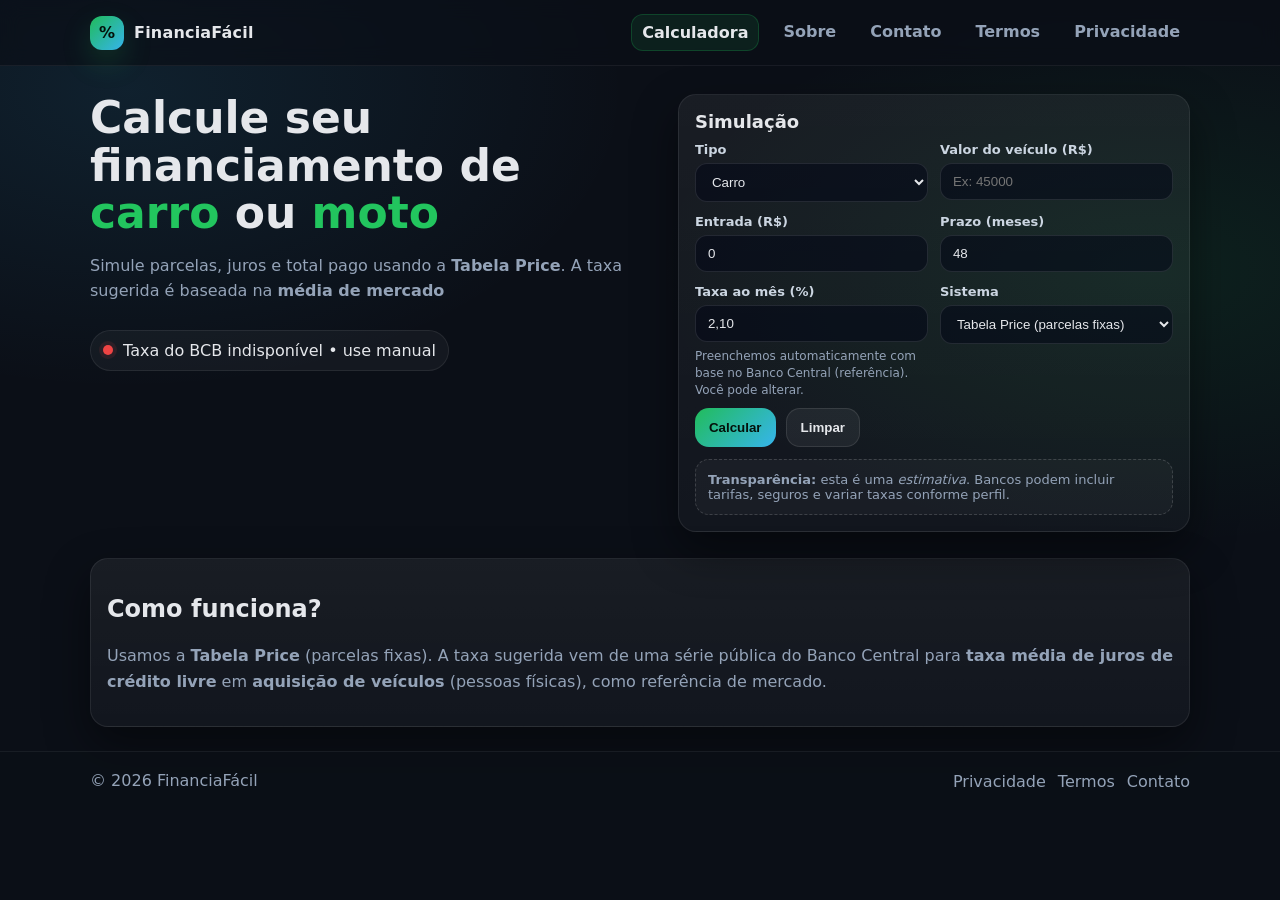
==== index.html @ 654cd6fd "Update index.html" ====
<!doctype html>
<html lang="pt-BR">
<head>
  <meta name="theme-color" content="#0b0f17">
  <meta charset="utf-8" />
  <meta name="viewport" content="width=device-width, initial-scale=1" />
  <meta name="google-site-verification" content="uMFLZ5_YwA0Ni_332-UxMT5int2ogVtcDnnO4d9DNf4" />
  <title>Calculadora de Financiamento de Veículo (Carro e Moto)</title>
  <meta name="description" content="Calcule parcelas, juros e total pago em financiamentos de carro e moto. Taxa média baseada em dados do Banco Central (referência de mercado)." />
  
  <!-- Google AdSense -->
  <script async src="https://pagead2.googlesyndication.com/pagead/js/adsbygoogle.js?client=ca-pub-4010199617654074"
     crossorigin="anonymous"></script>
  
  <link rel="stylesheet" href="style.css" />
</head>
<body>
  <header class="topbar">
    <div class="container topbar__inner">
      <a class="brand" href="index.html">
        <span class="brand__logo">%</span>
        <span class="brand__name">FinanciaFácil</span>
      </a>

      <nav class="nav">
        <a href="index.html" class="nav__link nav__link--active">Calculadora</a>
        <a href="sobre.html" class="nav__link">Sobre</a>
        <a href="contato.html" class="nav__link">Contato</a>
        <a href="termos.html" class="nav__link">Termos</a>
        <a href="privacidade.html" class="nav__link">Privacidade</a>
      </nav>
    </div>
  </header>

  <main class="container">
    <section class="hero">
      <div class="hero__text">
        <h1>Calcule seu financiamento de <span class="accent">carro</span> ou <span class="accent">moto</span></h1>
        <p class="muted">
          Simule parcelas, juros e total pago usando a <strong>Tabela Price</strong>.
          A taxa sugerida é baseada na <strong>média de mercado</strong para PF (aquisição de veículos) publicada pelo Banco Central.
        </p>

        <div class="pill">
          <span class="dot" id="rateDot" aria-hidden="true"></span>
          <span id="rateStatus">Carregando taxa média (BCB)…</span>
        </div>
      </div>

      <div class="hero__card">
        <div class="card">
          <h2 class="card__title">Simulação</h2>

          <form id="calcForm" class="form" autocomplete="off">
            <div class="grid">
              <label class="field">
                <span>Tipo</span>
                <select id="tipo" required>
                  <option value="carro">Carro</option>
                  <option value="moto">Moto</option>
                </select>
              </label>

              <label class="field">
                <span>Valor do veículo (R$)</span>
                <input id="valorVeiculo" inputmode="decimal" placeholder="Ex: 45000" required />
              </label>

              <label class="field">
                <span>Entrada (R$)</span>
                <input id="entrada" inputmode="decimal" placeholder="Ex: 5000" value="0" />
              </label>

              <label class="field">
                <span>Prazo (meses)</span>
                <input id="prazo" inputmode="numeric" placeholder="Ex: 48" value="48" required />
              </label>

              <label class="field">
                <span>Taxa ao mês (%)</span>
                <input id="taxaMes" inputmode="decimal" placeholder="Ex: 2.10" required />
                <small class="help">
                  Preenchemos automaticamente com base no Banco Central (referência). Você pode alterar.
                </small>
              </label>

              <label class="field">
                <span>Sistema</span>
                <select id="sistema" required>
                  <option value="price">Tabela Price (parcelas fixas)</option>
                </select>
              </label>
            </div>

            <div class="actions">
              <button class="btn" type="submit">Calcular</button>
              <button class="btn btn--ghost" type="button" id="btnLimpar">Limpar</button>
            </div>

            <div class="note">
              <strong>Transparência:</strong> esta é uma <em>estimativa</em>. Bancos podem incluir tarifas, seguros e variar taxas conforme perfil.
            </div>
          </form>
        </div>

        <div class="card" id="resultadoCard" hidden>
          <h2 class="card__title">Resultado</h2>

          <div class="kpis">
            <div class="kpi">
              <span class="kpi__label">Parcela estimada</span>
              <span class="kpi__value" id="kpiParcela">—</span>
            </div>
            <div class="kpi">
              <span class="kpi__label">Total pago</span>
              <span class="kpi__value" id="kpiTotal">—</span>
            </div>
            <div class="kpi">
              <span class="kpi__label">Juros pagos</span>
              <span class="kpi__value" id="kpiJuros">—</span>
            </div>
          </div>

          <details class="details">
            <summary>Ver detalhes do cálculo</summary>
            <div class="details__body">
              <p class="muted" id="detalhesTexto">—</p>
              <div class="tableWrap">
                <table class="table" id="tabela">
                  <thead>
                    <tr>
                      <th>Mês</th>
                      <th>Parcela</th>
                      <th>Juros</th>
                      <th>Amortização</th>
                      <th>Saldo</th>
                    </tr>
                  </thead>
                  <tbody></tbody>
                </table>
              </div>
            </div>
          </details>
        </div>
      </div>
    </section>

    <section class="content">
      <div class="card">
        <h2>Como funciona?</h2>
        <p class="muted">
          Usamos a <strong>Tabela Price</strong> (parcelas fixas). A taxa sugerida vem de uma série pública do Banco Central para
          <strong>taxa média de juros de crédito livre</strong> em <strong>aquisição de veículos</strong> (pessoas físicas),
          como referência de mercado.
        </p>
      </div>
    </section>
  </main>

  <footer class="footer">
    <div class="container footer__inner">
      <span class="muted">© <span id="year"></span> FinanciaFácil</span>
      <div class="footer__links">
        <a href="privacidade.html">Privacidade</a>
        <a href="termos.html">Termos</a>
        <a href="contato.html">Contato</a>
      </div>
    </div>
  </footer>

  <script src="app.js"></script>
</body>
</html>
---- style.css ----
:root{
  --bg:#0b0f17;
  --card:#111827;
  --muted:#94a3b8;
  --text:#e5e7eb;
  --line:#1f2937;
  --accent:#22c55e;
  --accent2:#38bdf8;
  --danger:#ef4444;
  --shadow: 0 18px 45px rgba(0,0,0,.45);
}

*{box-sizing:border-box}
html,body{height:100%}
body{
  margin:0;
  font-family: ui-sans-serif, system-ui, -apple-system, Segoe UI, Roboto, Helvetica, Arial;
  background: radial-gradient(1000px 600px at 10% 10%, rgba(56,189,248,.10), transparent 50%),
              radial-gradient(900px 500px at 90% 30%, rgba(34,197,94,.10), transparent 55%),
              var(--bg);
  color:var(--text);
}

a{color:inherit; text-decoration:none}
.container{width:min(1100px, 92%); margin:0 auto}

.topbar{
  position:sticky; top:0; z-index:10;
  backdrop-filter: blur(10px);
  background: rgba(11,15,23,.70);
  border-bottom:1px solid rgba(255,255,255,.06);
}
.topbar__inner{
  display:flex; align-items:center; justify-content:space-between;
  padding:14px 0;
}
.brand{display:flex; gap:10px; align-items:center}
.brand__logo{
  display:grid; place-items:center;
  width:34px; height:34px; border-radius:12px;
  background: linear-gradient(135deg, rgba(34,197,94,.95), rgba(56,189,248,.95));
  color:#04110a; font-weight:900;
  box-shadow: 0 12px 30px rgba(34,197,94,.20);
}
.brand__name{font-weight:800; letter-spacing:.2px}
.nav{display:flex; gap:14px; flex-wrap:wrap; justify-content:flex-end}
.nav__link{
  color:var(--muted);
  font-weight:600;
  padding:8px 10px;
  border-radius:12px;
}
.nav__link:hover{background: rgba(255,255,255,.06); color:var(--text)}
.nav__link--active{background: rgba(34,197,94,.10); color: var(--text); border:1px solid rgba(34,197,94,.22)}

.hero{
  display:grid;
  grid-template-columns: 1.05fr .95fr;
  gap:22px;
  padding:28px 0 18px;
  align-items:start;
}
.hero__text h1{
  margin:0 0 10px;
  font-size: clamp(28px, 3.5vw, 44px);
  line-height:1.08;
}
.accent{color: var(--accent)}
.muted{color: var(--muted); line-height:1.6}
.pill{
  display:inline-flex; align-items:center; gap:10px;
  padding:10px 12px;
  border-radius:999px;
  border:1px solid rgba(255,255,255,.08);
  background: rgba(255,255,255,.04);
  margin-top:10px;
}
.dot{
  width:10px; height:10px; border-radius:50%;
  background: var(--danger);
  box-shadow: 0 0 0 4px rgba(239,68,68,.10);
}

.hero__card{display:grid; gap:14px}

.card{
  background: linear-gradient(180deg, rgba(255,255,255,.06), rgba(255,255,255,.03));
  border: 1px solid rgba(255,255,255,.08);
  border-radius: 18px;
  padding: 16px;
  box-shadow: var(--shadow);
}
.card__title{margin:0 0 10px; font-size:18px}

.form .grid{
  display:grid;
  grid-template-columns: 1fr 1fr;
  gap:12px;
}
.field{display:flex; flex-direction:column; gap:6px}
.field span{font-weight:700; font-size:13px; color: #cbd5e1}
input, select{
  width:100%;
  padding:10px 12px;
  border-radius:12px;
  border:1px solid rgba(255,255,255,.10);
  background: rgba(2,6,23,.55);
  color: var(--text);
  outline:none;
}
input:focus, select:focus{border-color: rgba(56,189,248,.55); box-shadow: 0 0 0 4px rgba(56,189,248,.10)}
.help{color: var(--muted); font-size:12px; line-height:1.4}

.actions{display:flex; gap:10px; margin-top:10px}
.btn{
  appearance:none; border:none; cursor:pointer;
  padding:11px 14px;
  border-radius:14px;
  font-weight:800;
  color:#04110a;
  background: linear-gradient(135deg, rgba(34,197,94,.95), rgba(56,189,248,.95));
}
.btn:hover{filter:brightness(1.03)}
.btn--ghost{
  background: rgba(255,255,255,.06);
  color: var(--text);
  border:1px solid rgba(255,255,255,.10);
}
.note{
  margin-top:12px;
  padding:12px;
  border-radius:14px;
  border:1px dashed rgba(255,255,255,.16);
  background: rgba(255,255,255,.03);
  color: var(--muted);
  font-size:13px;
}

.kpis{
  display:grid;
  grid-template-columns: 1fr 1fr 1fr;
  gap:10px;
}
.kpi{
  border-radius:14px;
  border:1px solid rgba(255,255,255,.08);
  background: rgba(255,255,255,.03);
  padding:12px;
}
.kpi__label{display:block; color:var(--muted); font-size:12px; margin-bottom:6px}
.kpi__value{font-size:18px; font-weight:900}

.details{margin-top:12px}
.details summary{cursor:pointer; font-weight:800}
.details__body{margin-top:10px}
.tableWrap{overflow:auto; border-radius:14px; border:1px solid rgba(255,255,255,.08)}
.table{width:100%; border-collapse:collapse; min-width:680px}
.table th,.table td{padding:10px 10px; border-bottom:1px solid rgba(255,255,255,.06); text-align:right}
.table th:first-child,.table td:first-child{text-align:left}
.table thead th{position:sticky; top:0; background: rgba(11,15,23,.95)}

.content{padding:8px 0 24px}

.footer{
  border-top: 1px solid rgba(255,255,255,.06);
  background: rgba(11,15,23,.60);
}
.footer__inner{
  display:flex; justify-content:space-between; align-items:center;
  padding:16px 0;
  gap:10px; flex-wrap:wrap;
}
.footer__links{display:flex; gap:12px}
.footer__links a{color: var(--muted)}
.footer__links a:hover{color: var(--text)}

@media (max-width: 900px){
  .hero{grid-template-columns: 1fr}
  .form .grid{grid-template-columns: 1fr}
  .kpis{grid-template-columns:1fr}
}
/* =========================
   Mobile polish (celular)
   ========================= */

@media (max-width: 600px){
  .topbar__inner{
    gap: 12px;
    flex-direction: column;
    align-items: flex-start;
  }

  .nav{
    width: 100%;
    justify-content: flex-start;
    gap: 10px;
  }

  .nav__link{
    padding: 10px 12px;
    border: 1px solid rgba(255,255,255,.08);
    background: rgba(255,255,255,.03);
  }

  .hero{
    padding: 18px 0 12px;
    gap: 14px;
  }

  .hero__text h1{
    font-size: 28px;
    line-height: 1.15;
  }

  .pill{
    width: 100%;
    justify-content: center;
    text-align: center;
  }

  .card{
    padding: 14px;
    border-radius: 16px;
  }

  .actions{
    flex-direction: column;
  }

  .btn{
    width: 100%;
  }

  .tableWrap{
    -webkit-overflow-scrolling: touch;
  }

  .table{
    min-width: 760px; /* dá espaço e força scroll horizontal */
  }
}
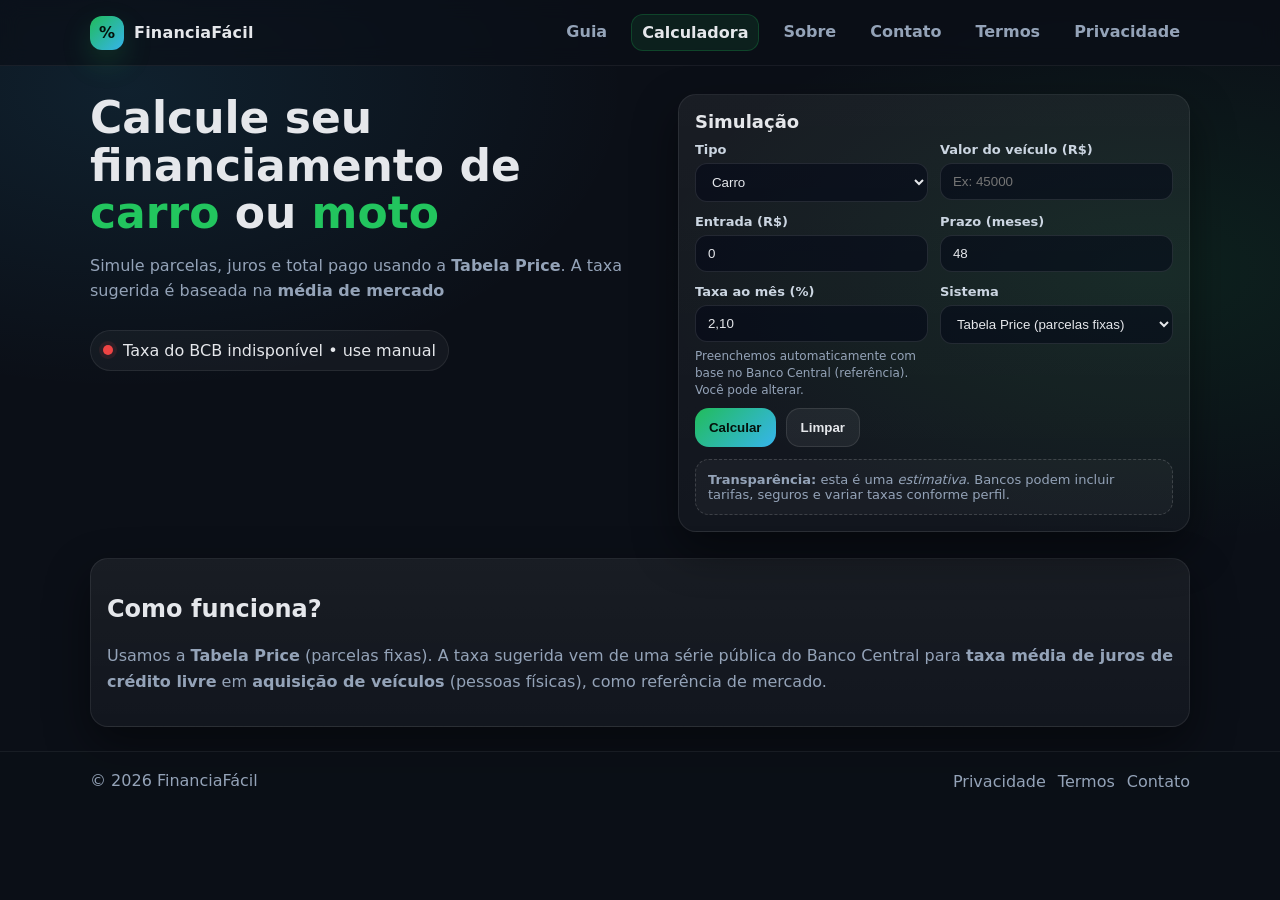
==== commit d71172db: "Update index.html" ====
--- a/index.html
+++ b/index.html
@@ -5,13 +5,11 @@
   <meta charset="utf-8" />
   <meta name="viewport" content="width=device-width, initial-scale=1" />
   <meta name="google-site-verification" content="uMFLZ5_YwA0Ni_332-UxMT5int2ogVtcDnnO4d9DNf4" />
-  <title>Calculadora de Financiamento de Veículo (Carro e Moto)</title>
-  <meta name="description" content="Calcule parcelas, juros e total pago em financiamentos de carro e moto. Taxa média baseada em dados do Banco Central (referência de mercado)." />
-  
   <!-- Google AdSense -->
   <script async src="https://pagead2.googlesyndication.com/pagead/js/adsbygoogle.js?client=ca-pub-4010199617654074"
      crossorigin="anonymous"></script>
-  
+  <title>Calculadora de Financiamento de Veículo (Carro e Moto)</title>
+  <meta name="description" content="Calcule parcelas, juros e total pago em financiamentos de carro e moto. Taxa média baseada em dados do Banco Central (referência de mercado)." />
   <link rel="stylesheet" href="style.css" />
 </head>
 <body>
@@ -23,6 +21,7 @@
       </a>
 
       <nav class="nav">
+        <a href="guia-financiamento.html" class="nav__link">Guia</a>
         <a href="index.html" class="nav__link nav__link--active">Calculadora</a>
         <a href="sobre.html" class="nav__link">Sobre</a>
         <a href="contato.html" class="nav__link">Contato</a>
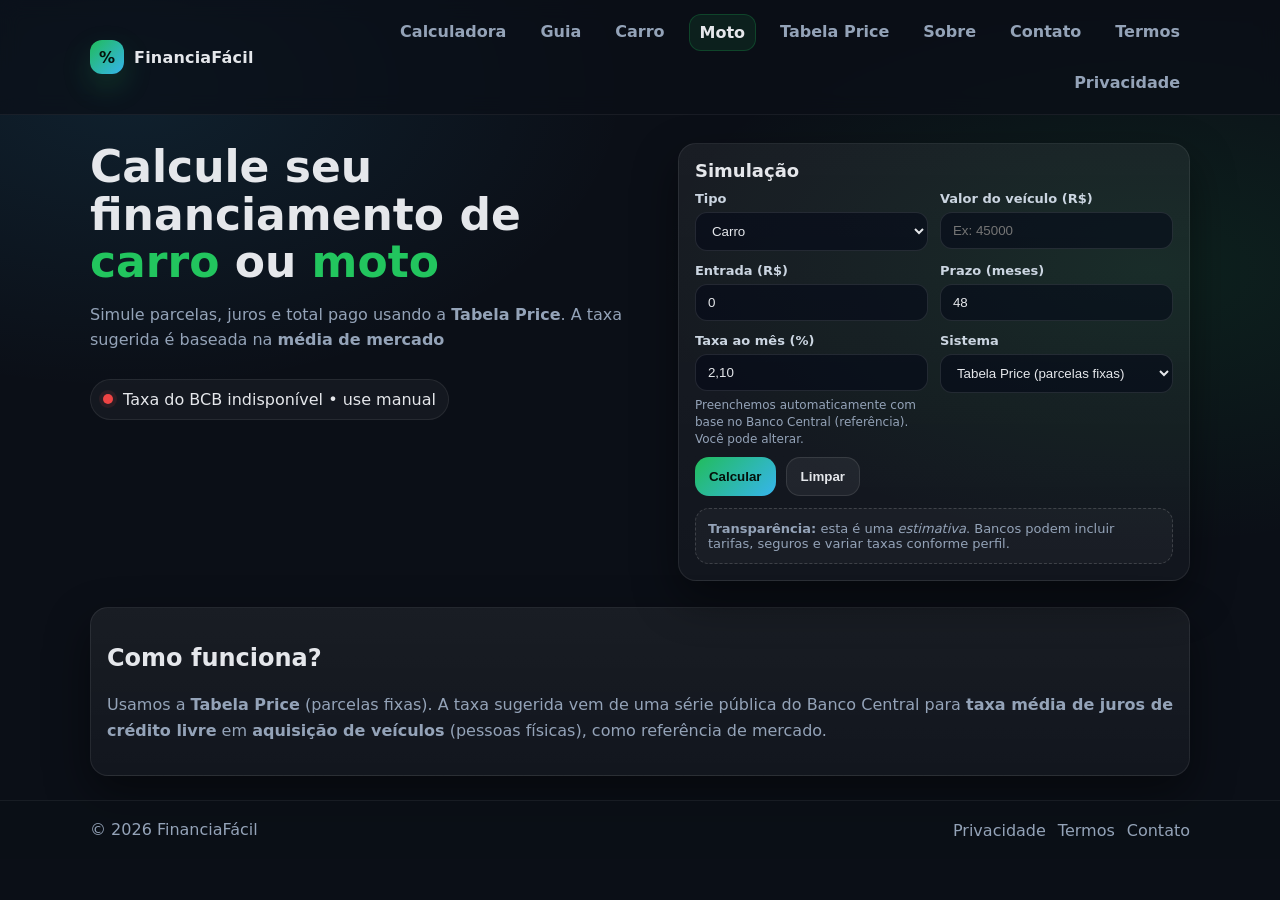
==== commit ed8a8486: "Update index.html" ====
--- a/index.html
+++ b/index.html
@@ -21,8 +21,11 @@
       </a>
 
       <nav class="nav">
+        <a href="index.html" class="nav__link">Calculadora</a>
         <a href="guia-financiamento.html" class="nav__link">Guia</a>
-        <a href="index.html" class="nav__link nav__link--active">Calculadora</a>
+        <a href="financiamento-carro.html" class="nav__link">Carro</a>
+        <a href="financiamento-moto.html" class="nav__link nav__link--active">Moto</a>
+        <a href="tabela-price.html" class="nav__link">Tabela Price</a>
         <a href="sobre.html" class="nav__link">Sobre</a>
         <a href="contato.html" class="nav__link">Contato</a>
         <a href="termos.html" class="nav__link">Termos</a>
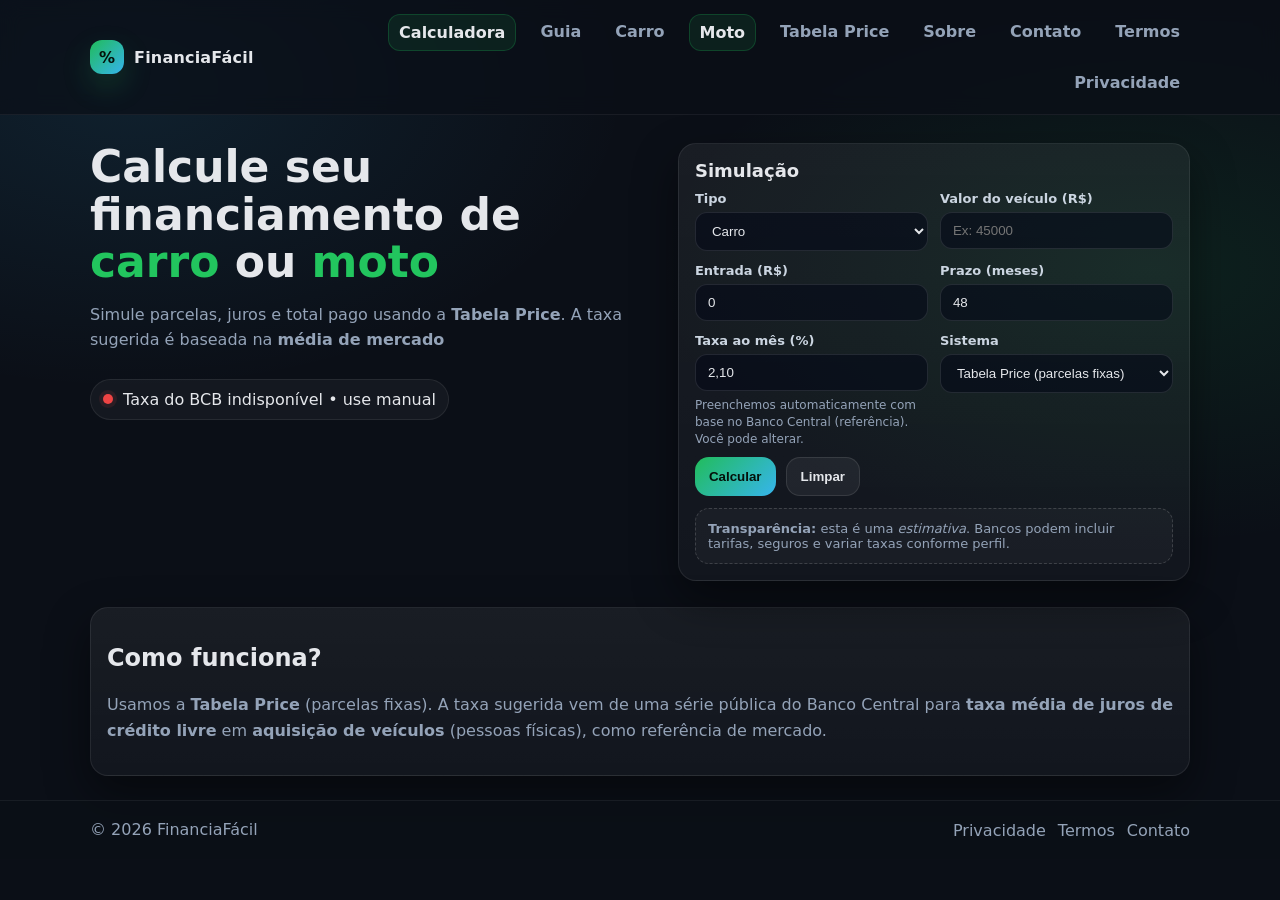
==== commit ef5ab4f3: "Update index.html" ====
--- a/index.html
+++ b/index.html
@@ -21,7 +21,7 @@
       </a>
 
       <nav class="nav">
-        <a href="index.html" class="nav__link">Calculadora</a>
+        <a href="index.html" class="nav__link nav__link--active">Calculadora</a>
         <a href="guia-financiamento.html" class="nav__link">Guia</a>
         <a href="financiamento-carro.html" class="nav__link">Carro</a>
         <a href="financiamento-moto.html" class="nav__link nav__link--active">Moto</a>
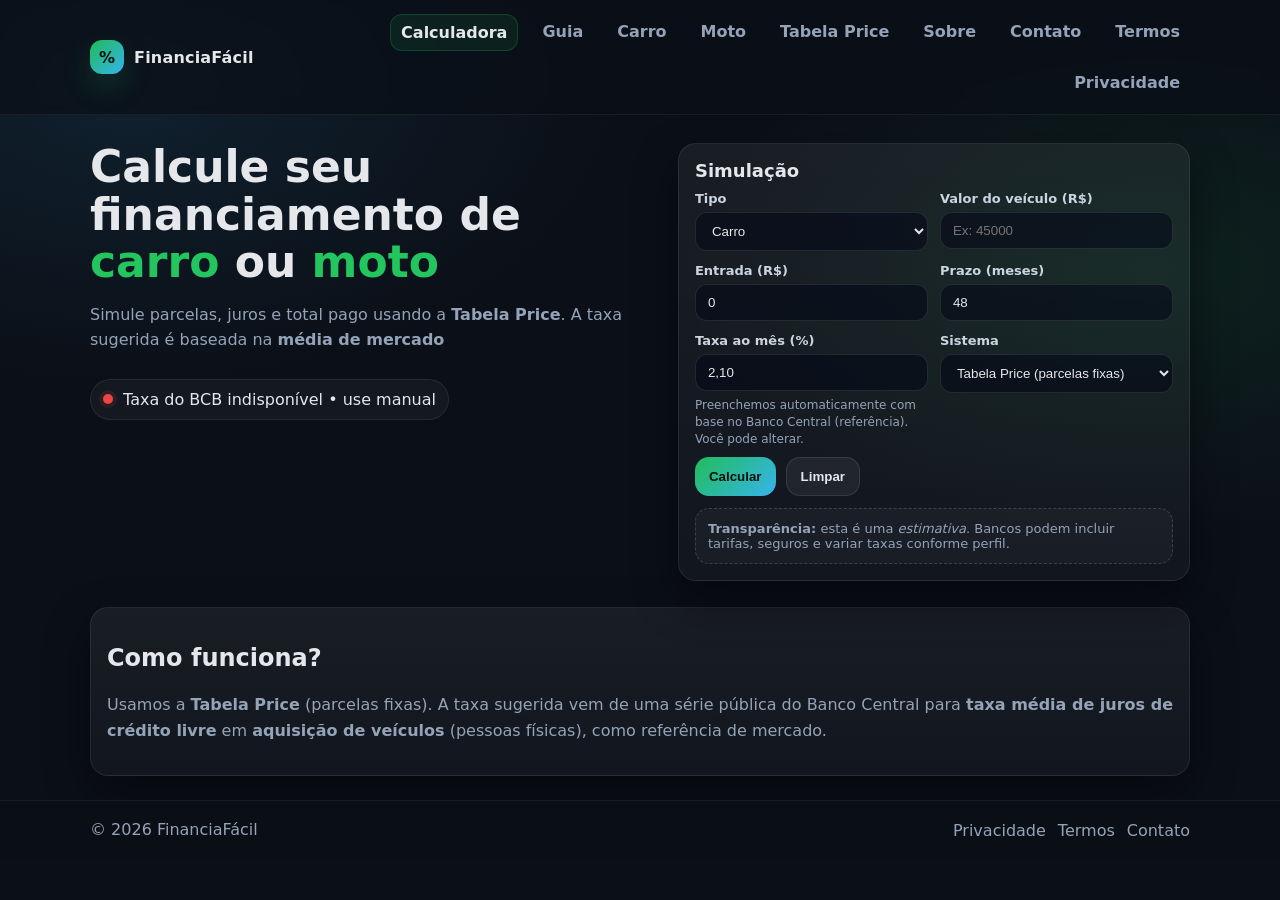
==== commit e7094778: "Update index.html" ====
--- a/index.html
+++ b/index.html
@@ -24,7 +24,7 @@
         <a href="index.html" class="nav__link nav__link--active">Calculadora</a>
         <a href="guia-financiamento.html" class="nav__link">Guia</a>
         <a href="financiamento-carro.html" class="nav__link">Carro</a>
-        <a href="financiamento-moto.html" class="nav__link nav__link--active">Moto</a>
+        <a href="financiamento-moto.html" class="nav__link">Moto</a>
         <a href="tabela-price.html" class="nav__link">Tabela Price</a>
         <a href="sobre.html" class="nav__link">Sobre</a>
         <a href="contato.html" class="nav__link">Contato</a>
